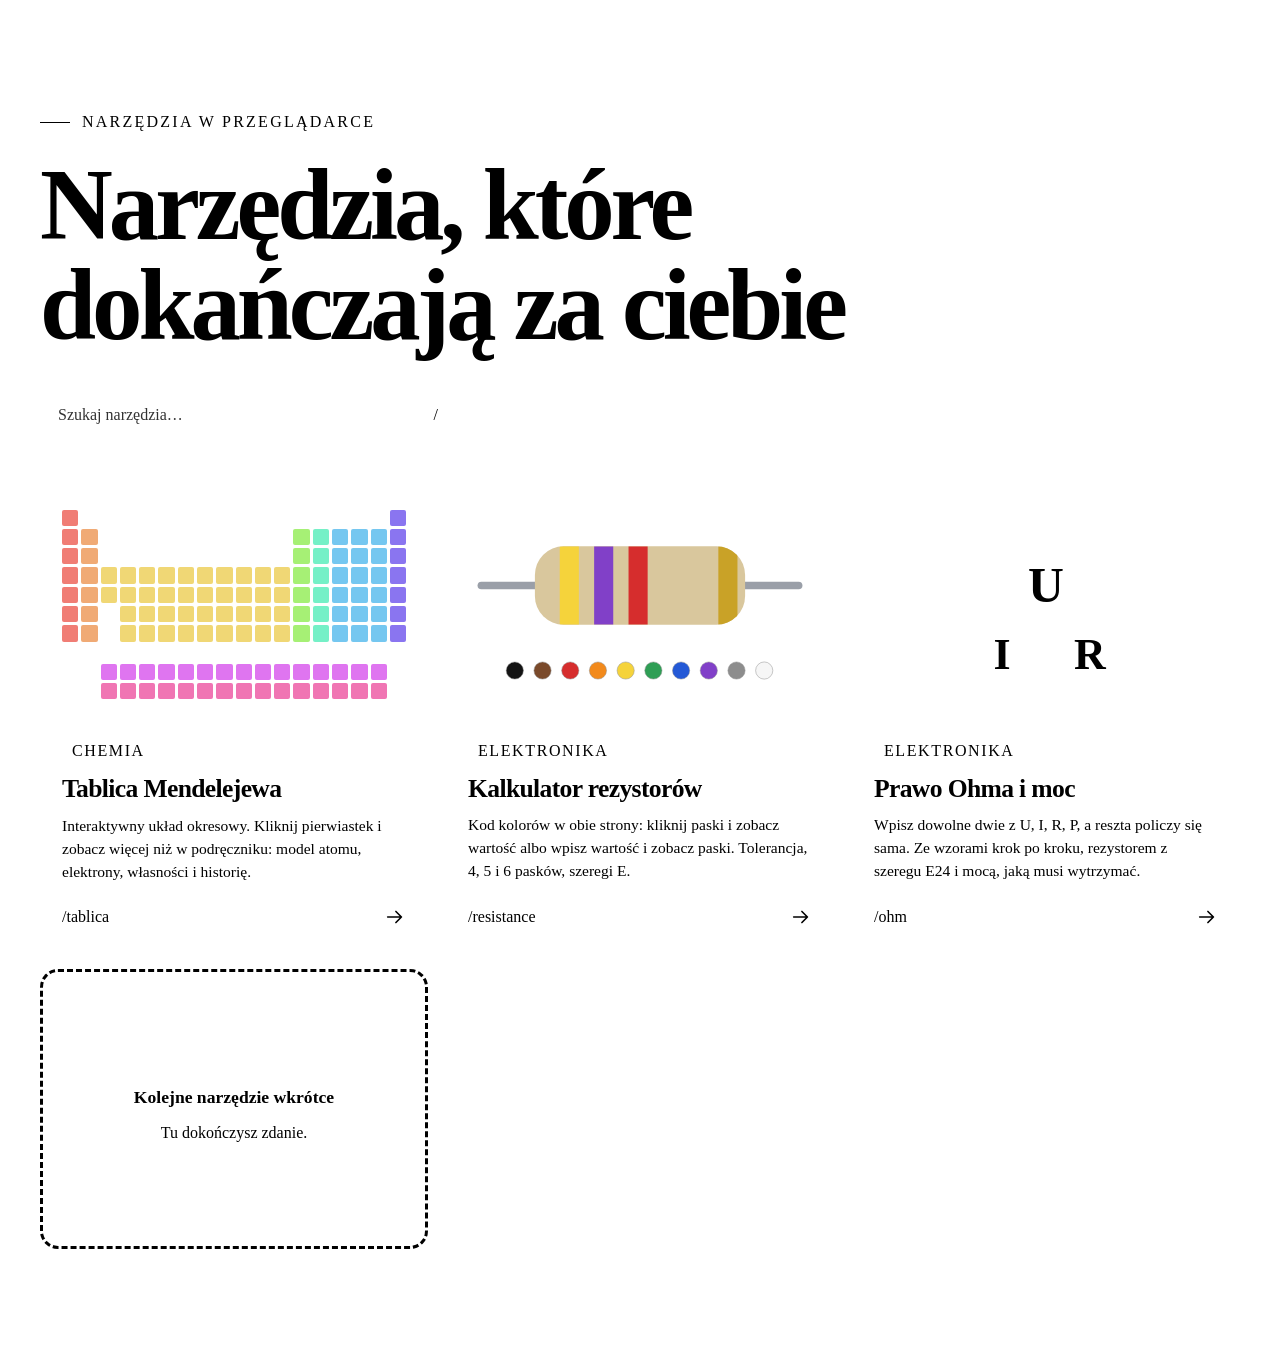
==== public/index.html @ 96b1a43b "Initial commit" ====
<!doctype html>
<html lang="pl" data-theme="light">
<head>
<meta charset="utf-8">
<meta name="viewport" content="width=device-width, initial-scale=1, viewport-fit=cover">
<title>Yllipsis-skiid777</title>
<meta name="description" content="Małe narzędzia w przeglądarce. Ty zaczynasz zdanie, narzędzie dopowiada resztę.">
<meta name="theme-color" content="#ffffff">
<link rel="icon" href="/favicon.svg" type="image/svg+xml">
<link rel="preconnect" href="https://fonts.googleapis.com">
<link rel="preconnect" href="https://fonts.gstatic.com" crossorigin>
<link rel="stylesheet" href="https://fonts.googleapis.com/css2?family=Archivo:wdth,wght@62..125,100..900&family=IBM+Plex+Mono:wght@400;500;600&display=swap">
<link rel="stylesheet" href="/assets/site.css">
<script src="/assets/site.js"></script>
<style>

*, *::before, *::after { box-sizing: border-box; }
html { background: var(--y-bg); }
body {
  margin: 0;
  color: var(--y-fg);
  font-family: var(--y-font-display);
  font-size: 16px;
  line-height: 1.5;
  min-height: 100vh;
  display: flex;
  flex-direction: column;
}
.page { position: relative; isolation: isolate; flex: 1; display: flex; flex-direction: column; overflow-x: clip; }
.bg {
  position: absolute;
  inset: 0;
  z-index: -1;
  pointer-events: none;
  background-image: radial-gradient(circle at 1px 1px, var(--y-line) 1.3px, transparent 1.7px);
  background-size: 26px 26px;
  -webkit-mask-image: linear-gradient(to bottom, #000 0%, rgba(0, 0, 0, 0.6) 40%, transparent 85%);
  mask-image: linear-gradient(to bottom, #000 0%, rgba(0, 0, 0, 0.6) 40%, transparent 85%);
}
.wrap { width: min(1200px, calc(100% - 2 * clamp(16px, 4vw, 40px))); margin-inline: auto; }
a { color: inherit; }

.hero { padding-block: clamp(44px, 9vw, 110px) clamp(26px, 4vw, 48px); }
.eyebrow {
  margin: 0 0 22px;
  display: flex;
  align-items: center;
  gap: 12px;
  font: 500 0.78rem var(--y-font-mono);
  letter-spacing: 0.14em;
  text-transform: uppercase;
  color: var(--y-fg2);
}
.eyebrow::before { content: ""; width: 30px; height: 1px; background: currentColor; }
h1 {
  margin: 0;
  font-weight: 800;
  font-stretch: 122%;
  font-size: clamp(2.3rem, 8vw, 6.3rem);
  line-height: 0.99;
  letter-spacing: -0.04em;
  text-wrap: balance;
}
h1 .w { display: inline-block; animation: rise 0.9s cubic-bezier(0.2, 0.8, 0.2, 1) backwards; animation-delay: calc(var(--i) * 75ms + 120ms); }
h1.still .w { animation: none; }
h1 .yl-dots { display: inline-flex; margin-left: 0.12em; gap: 0.1em; }
h1 .yl-dots i { width: 0.17em; height: 0.17em; margin-bottom: 0.06em; }
@keyframes rise { from { opacity: 0; transform: translateY(0.45em) rotate(2.5deg); filter: blur(7px); } }
@keyframes fade { from { opacity: 0; transform: translateY(8px); } }

.finder { margin-top: 34px; display: flex; flex-wrap: wrap; align-items: center; gap: 12px 18px; animation: fade 0.9s ease 0.85s backwards; }
.search { position: relative; display: block; width: min(420px, 100%); }
.search input {
  width: 100%;
  height: 50px;
  padding: 0 52px 0 18px;
  border: 1px solid var(--y-line);
  border-radius: 14px;
  background: var(--y-bg);
  color: var(--y-fg);
  font: 500 1rem var(--y-font-display);
  transition: border-color 0.2s ease, box-shadow 0.2s ease;
}
.search input::placeholder { color: var(--y-fg2); opacity: 0.8; }
.search input:hover { border-color: var(--y-fg2); }
.search input:focus-visible { outline: none; border-color: var(--y-accent); box-shadow: 0 0 0 4px var(--y-accent-soft); }
.search kbd { position: absolute; right: 14px; top: 50%; transform: translateY(-50%); font: 500 0.78rem var(--y-font-mono); color: var(--y-fg2); border: 1px solid var(--y-line); border-radius: 6px; padding: 1px 8px; background: var(--y-surface); pointer-events: none; }
.count { font: 500 0.8rem var(--y-font-mono); color: var(--y-fg2); min-height: 1.2em; }

.grid { display: grid; grid-template-columns: repeat(auto-fill, minmax(min(100%, 340px), 1fr)); gap: 18px; padding-bottom: clamp(48px, 8vw, 96px); }
.card {
  position: relative;
  isolation: isolate;
  display: flex;
  flex-direction: column;
  min-width: 0;
  border: 1px solid var(--y-line);
  border-radius: 18px;
  background: var(--y-bg);
  color: inherit;
  text-decoration: none;
  overflow: hidden;
  animation: rise2 0.8s cubic-bezier(0.2, 0.8, 0.2, 1) backwards;
  animation-delay: calc(var(--i) * 110ms + 450ms);
  transition: transform 0.4s cubic-bezier(0.2, 0.8, 0.2, 1), border-color 0.25s ease, box-shadow 0.4s ease;
}
@keyframes rise2 { from { opacity: 0; transform: translateY(26px) scale(0.98); } }
.card::before {
  content: "";
  position: absolute;
  inset: 0;
  z-index: 0;
  pointer-events: none;
  background: radial-gradient(280px circle at var(--mx, 50%) var(--my, 0%), var(--y-accent-soft), transparent 70%);
  opacity: 0;
  transition: opacity 0.3s ease;
}
.card > * { position: relative; z-index: 1; }
a.card:hover { transform: translateY(-5px); border-color: var(--y-fg2); box-shadow: 0 22px 44px -22px rgba(0, 0, 0, 0.4); }
a.card:hover::before { opacity: 1; }
a.card:focus-visible { outline: 2px solid var(--y-accent); outline-offset: 3px; }

.art { padding: 22px 22px 18px; background: var(--y-surface); border-bottom: 1px solid var(--y-line); }
.pt { --s: 80%; --l: 70%; display: grid; grid-template-columns: repeat(18, 1fr); gap: 3px; }
.rs { display: block; width: 100%; height: auto; }
.rs .b, .rs .c { transform-box: fill-box; transform-origin: center; animation: pop 0.55s cubic-bezier(0.2, 0.9, 0.3, 1.3) backwards; }
.rs .b { animation-delay: calc(var(--k) * 90ms + 650ms); transition: transform 0.35s cubic-bezier(0.2, 0.9, 0.3, 1.3); }
.rs .c { animation-delay: calc(var(--k) * 40ms + 900ms); }
a.card:hover .rs .b { transform: scaleY(1.08); }
:root[data-theme="dark"] .pt { --s: 58%; --l: 50%; }
.pt i {
  display: block;
  aspect-ratio: 1;
  border-radius: 2px;
  background: hsl(var(--h) var(--s) var(--l));
  animation: pop 0.55s cubic-bezier(0.2, 0.9, 0.3, 1.3) backwards;
  animation-delay: calc(var(--c) * 14ms + var(--r) * 34ms + 650ms);
  transition: transform 0.35s cubic-bezier(0.2, 0.9, 0.3, 1.3);
  transition-delay: calc(var(--c) * 12ms);
}
.pt i.e { background: none; }
@keyframes pop { from { opacity: 0; transform: scale(0.3); } }
a.card:hover .pt i:not(.e) { transform: translateY(-4px); }

.body { padding: 20px 22px 22px; display: flex; flex-direction: column; gap: 10px; flex: 1; }
.tag { align-self: flex-start; font: 500 0.7rem var(--y-font-mono); letter-spacing: 0.1em; text-transform: uppercase; color: var(--y-fg2); border: 1px solid var(--y-line); border-radius: 999px; padding: 2px 10px; }
.name { margin: 0; font-size: 1.6rem; font-weight: 700; font-stretch: 112%; letter-spacing: -0.025em; line-height: 1.1; text-wrap: balance; }
.desc { margin: 0; color: var(--y-fg2); font-size: 0.97rem; text-wrap: pretty; }
.go { margin-top: auto; padding-top: 12px; display: flex; align-items: center; justify-content: space-between; font: 500 0.82rem var(--y-font-mono); }
.go svg { width: 22px; height: 22px; fill: none; stroke: currentColor; stroke-width: 1.8; stroke-linecap: round; stroke-linejoin: round; transition: transform 0.35s cubic-bezier(0.2, 0.8, 0.2, 1), color 0.2s ease; }
a.card:hover .go svg { transform: translateX(6px); color: var(--y-accent); }

.ghost { border-style: dashed; background: transparent; align-items: center; justify-content: center; text-align: center; padding: 44px 24px; gap: 10px; min-height: 280px; }
.ghost .yl-dots { font-size: 3.4rem; gap: 0.09em; }
.ghost .yl-dots i { width: 0.15em; height: 0.15em; }
.ghost p { margin: 0; color: var(--y-fg2); max-width: 26ch; text-wrap: balance; }
.ghost .t { font-weight: 700; font-stretch: 108%; color: var(--y-fg); font-size: 1.1rem; }

.empty { grid-column: 1 / -1; padding: 40px 0; color: var(--y-fg2); font: 500 0.95rem var(--y-font-mono); }

.still .card, .still .pt i, .still .rs .b, .still .rs .c { animation: none; }
@media (prefers-reduced-motion: reduce) {
  h1 .w, .finder, .card, .pt i, .rs .b, .rs .c { animation: none; }
  a.card:hover, a.card:hover .pt i:not(.e) { transform: none; }
}
</style>
</head>
<body>
<div id="yl-bar"></div>

<div class="page">
  <div class="bg" aria-hidden="true"></div>

  <main class="wrap">
    <section class="hero">
      <p class="eyebrow" data-pl="narzędzia w przeglądarce" data-en="tools in your browser">narzędzia w przeglądarce</p>
      <h1 id="h1"></h1>
      <div class="finder">
        <label class="search">
          <input id="f" type="search" autocomplete="off" spellcheck="false" data-attr="placeholder" data-pl="Szukaj narzędzia…" data-en="Search tools…" placeholder="Szukaj narzędzia…" aria-label="Szukaj narzędzia">
          <kbd aria-hidden="true">/</kbd>
        </label>
        <span class="count" id="count" aria-live="polite"></span>
      </div>
    </section>

    <section class="grid" id="grid" aria-label="Narzędzia"></section>
  </main>

  <div id="yl-foot"></div>
</div>

<script>
(function () {
  'use strict';
  var Y = window.Yllipsis;
  var t = function (pl, en) { return Y ? Y.t(pl, en) : pl; };

  var TOOLS = [
    {
      href: '/tablica',
      tag: ['chemia', 'chemistry'],
      name: ['Tablica Mendelejewa', "Mendeleev's Table"],
      desc: ['Interaktywny układ okresowy. Kliknij pierwiastek i zobacz więcej niż w podręczniku: model atomu, elektrony, własności i historię.',
        'Interactive periodic table. Click an element and see more than your textbook shows: atom model, electrons, properties and history.'],
      words: 'układ okresowy periodic table pierwiastki elements chemia chemistry mendelejew mendeleev atom',
      art: artHTML
    },
    {
      href: '/resistance',
      tag: ['elektronika', 'electronics'],
      name: ['Kalkulator rezystorów', 'Resistor calculator'],
      desc: ['Kod kolorów w obie strony: kliknij paski i zobacz wartość albo wpisz wartość i zobacz paski. Tolerancja, 4, 5 i 6 pasków, szeregi E.',
        'The colour code both ways: click the bands to get the value, or type a value to get the bands. Tolerance, 4, 5 and 6 bands, E series.'],
      words: 'rezystor rezystory opornik kod kolorow paski ohm elektronika resistor resistance color code bands electronics tolerance e24 e96',
      art: resistorArt
    },
    {
      href: '/ohm',
      tag: ['elektronika', 'electronics'],
      name: ['Prawo Ohma i moc', "Ohm's law and power"],
      desc: ['Wpisz dowolne dwie z U, I, R, P, a reszta policzy się sama. Ze wzorami krok po kroku, rezystorem z szeregu E24 i mocą, jaką musi wytrzymać.',
        'Type any two of U, I, R, P and the rest works itself out. With step-by-step formulas, the nearest E24 resistor and the power rating it needs.'],
      words: 'prawo ohma ohm law napiecie prad rezystancja opor moc wat volt amper voltage current resistance power watt elektronika electronics',
      art: ohmArt
    }
  ];

  var ROWS = ['X................X', 'XX..........XXXXXX', 'XX..........XXXXXX', 'XXXXXXXXXXXXXXXXXX', 'XXXXXXXXXXXXXXXXXX', 'XX.XXXXXXXXXXXXXXX', 'XX.XXXXXXXXXXXXXXX', '', '..XXXXXXXXXXXXXXX.', '..XXXXXXXXXXXXXXX.'];
  var HUES = [4, 26, 48, 48, 48, 48, 48, 48, 48, 48, 48, 48, 96, 160, 200, 200, 200, 250];
  function artHTML() {
    var out = '';
    ROWS.forEach(function (row, r) {
      for (var c = 0; c < 18; c++) {
        var on = row.charAt(c) === 'X', hue = r >= 8 ? (r === 8 ? 292 : 330) : HUES[c];
        out += '<i' + (on ? '' : ' class="e"') + ' style="--c:' + c + ';--r:' + r + ';--h:' + hue + '"></i>';
      }
    });
    return '<div class="art" aria-hidden="true"><div class="pt">' + out + '</div></div>';
  }
  var RBANDS = ['#f5d33b', '#8140c8', '#d62d2d', '#c9a227'];
  var RDOTS = ['#141414', '#7a4a2b', '#d62d2d', '#f28a1c', '#f5d33b', '#2f9e55', '#2459d6', '#8140c8', '#8d8d8d', '#f6f6f6'];
  function resistorArt() {
    var bands = RBANDS.map(function (c, i) {
      return '<rect class="b" style="--k:' + i + '" x="' + [96, 132, 168, 262][i] + '" y="38" width="20" height="82" fill="' + c + '"/>';
    }).join('');
    var dots = RDOTS.map(function (c, i) {
      return '<circle class="c" style="--k:' + i + '" cx="' + (49 + i * 29) + '" cy="168" r="9" fill="' + c + '" stroke="#8d8d8d" stroke-opacity="0.5"/>';
    }).join('');
    return '<div class="art" aria-hidden="true"><svg class="rs" viewBox="0 0 360 198">' +
      '<line x1="14" y1="79" x2="86" y2="79" stroke="#9a9fa8" stroke-width="8" stroke-linecap="round"/>' +
      '<line x1="274" y1="79" x2="346" y2="79" stroke="#9a9fa8" stroke-width="8" stroke-linecap="round"/>' +
      '<clipPath id="rc"><rect x="70" y="38" width="220" height="82" rx="30"/></clipPath>' +
      '<rect x="70" y="38" width="220" height="82" rx="30" fill="#d9c79d"/>' +
      '<g clip-path="url(#rc)">' + bands + '</g>' + dots + '</svg></div>';
  }
  function ohmArt() {
    var cell = function (k, x, y, s) { return '<text class="c" style="--k:' + k + '" x="' + x + '" y="' + y + '" text-anchor="middle" font-size="' + s + '" font-weight="800" fill="currentColor">' + 'UIR·'.charAt(k) + '</text>'; };
    return '<div class="art" aria-hidden="true"><svg class="rs om" viewBox="0 0 360 198">' +
      '<path class="b" style="--k:0" d="M180 14 L322 182 H38 Z" fill="none" stroke="var(--y-accent)" stroke-width="5" stroke-linejoin="round"/>' +
      '<line class="b" style="--k:1" x1="96" y1="112" x2="264" y2="112" stroke="var(--y-accent)" stroke-width="4"/>' +
      '<line class="b" style="--k:2" x1="180" y1="112" x2="180" y2="182" stroke="var(--y-accent)" stroke-width="4"/>' +
      cell(0, 180, 96, 52) + cell(1, 134, 166, 46) + cell(2, 226, 166, 46) + '</svg></div>';
  }
  var ARROW = '<svg viewBox="0 0 24 24" aria-hidden="true"><path d="M4 12h15M13 6l6 6-6 6"/></svg>';
  function esc(s) { return String(s).replace(/&/g, '&amp;').replace(/"/g, '&quot;').replace(/</g, '&lt;'); }
  function tx(arr, tag, cls) { return '<' + tag + ' class="' + cls + '" data-pl="' + esc(arr[0]) + '" data-en="' + esc(arr[1]) + '">' + esc(t(arr[0], arr[1])) + '</' + tag + '>'; }

  var grid = document.getElementById('grid');
  function cardHTML(tool, i) {
    return '<a class="card" href="' + tool.href + '" style="--i:' + i + '" data-i="' + i + '">' + (tool.art ? tool.art() : '') +
      '<div class="body">' + tx(tool.tag, 'span', 'tag') + tx(tool.name, 'h2', 'name') + tx(tool.desc, 'p', 'desc') +
      '<div class="go"><span>' + esc(tool.href) + '</span>' + ARROW + '</div></div></a>';
  }
  function ghostHTML(i) {
    return '<div class="card ghost" style="--i:' + i + '"><span class="yl-dots" aria-hidden="true"><i></i><i></i><i></i></span>' +
      tx(['Kolejne narzędzie wkrótce', 'Next tool coming soon'], 'p', 't') + tx(['Tu dokończysz zdanie.', 'This is where the sentence ends.'], 'p', 's') + '</div>';
  }

  function norm(s) { return String(s).toLowerCase().replace(/ł/g, 'l').normalize('NFD').replace(/[̀-ͯ]/g, ''); }
  var countEl = document.getElementById('count'), input = document.getElementById('f');

  var firstRender = true;
  function render(query) {
    var q = norm(query || '').trim(), shown = [];
    grid.classList.toggle('still', !firstRender);
    firstRender = false;
    TOOLS.forEach(function (tool) {
      var hay = norm(tool.name.concat(tool.desc, tool.tag, [tool.words]).join(' '));
      if (!q || q.split(/\s+/).every(function (w) { return hay.indexOf(w) >= 0; })) shown.push(tool);
    });
    var html = shown.map(cardHTML).join('');
    if (!q) html += ghostHTML(shown.length);
    if (q && !shown.length) html = '<p class="empty" data-pl="Nic nie pasuje. Spróbuj innego słowa…" data-en="Nothing matches. Try another word…">' + esc(t('Nic nie pasuje. Spróbuj innego słowa…', 'Nothing matches. Try another word…')) + '</p>';
    grid.innerHTML = html;
    countEl.textContent = q ? t('Pasuje: ', 'Matches: ') + shown.length : '';
    grid.querySelectorAll('a.card').forEach(function (c) {
      c.addEventListener('pointermove', function (ev) {
        var r = c.getBoundingClientRect();
        c.style.setProperty('--mx', (ev.clientX - r.left) + 'px');
        c.style.setProperty('--my', (ev.clientY - r.top) + 'px');
      });
    });
  }

  var h1 = document.getElementById('h1');
  function hero(animate) {
    var words = t('Narzędzia, które dokańczają za ciebie', 'Tools that finish what you start').split(' ');
    h1.classList.toggle('still', !animate);
    h1.innerHTML = words.map(function (w, i) { return '<span class="w" style="--i:' + i + '">' + esc(w) + '</span>'; }).join(' ') +
      ' <span class="yl-dots w" style="--i:' + words.length + '" aria-hidden="true"><i></i><i></i><i></i></span>';
  }
  function titles() { document.title = 'Yllipsis-skiid777'; }

  hero(true);
  render('');
  titles();
  var meta = document.querySelector('meta[name="description"]');

  input.addEventListener('input', function () { render(input.value); });
  document.addEventListener('keydown', function (ev) {
    if (ev.key === '/' && document.activeElement !== input && !/^(INPUT|TEXTAREA|SELECT)$/.test(document.activeElement.tagName)) { ev.preventDefault(); input.focus(); }
    else if (ev.key === 'Escape' && document.activeElement === input) { input.value = ''; render(''); input.blur(); }
  });
  document.addEventListener('yllipsis:lang', function () {
    hero(false);
    titles();
    render(input.value);
    if (meta) meta.setAttribute('content', t('Małe narzędzia w przeglądarce. Ty zaczynasz zdanie, narzędzie dopowiada resztę.', 'Small tools in your browser. You start the sentence, the tool fills in the rest.'));
  });
})();
</script>
</body>
</html>
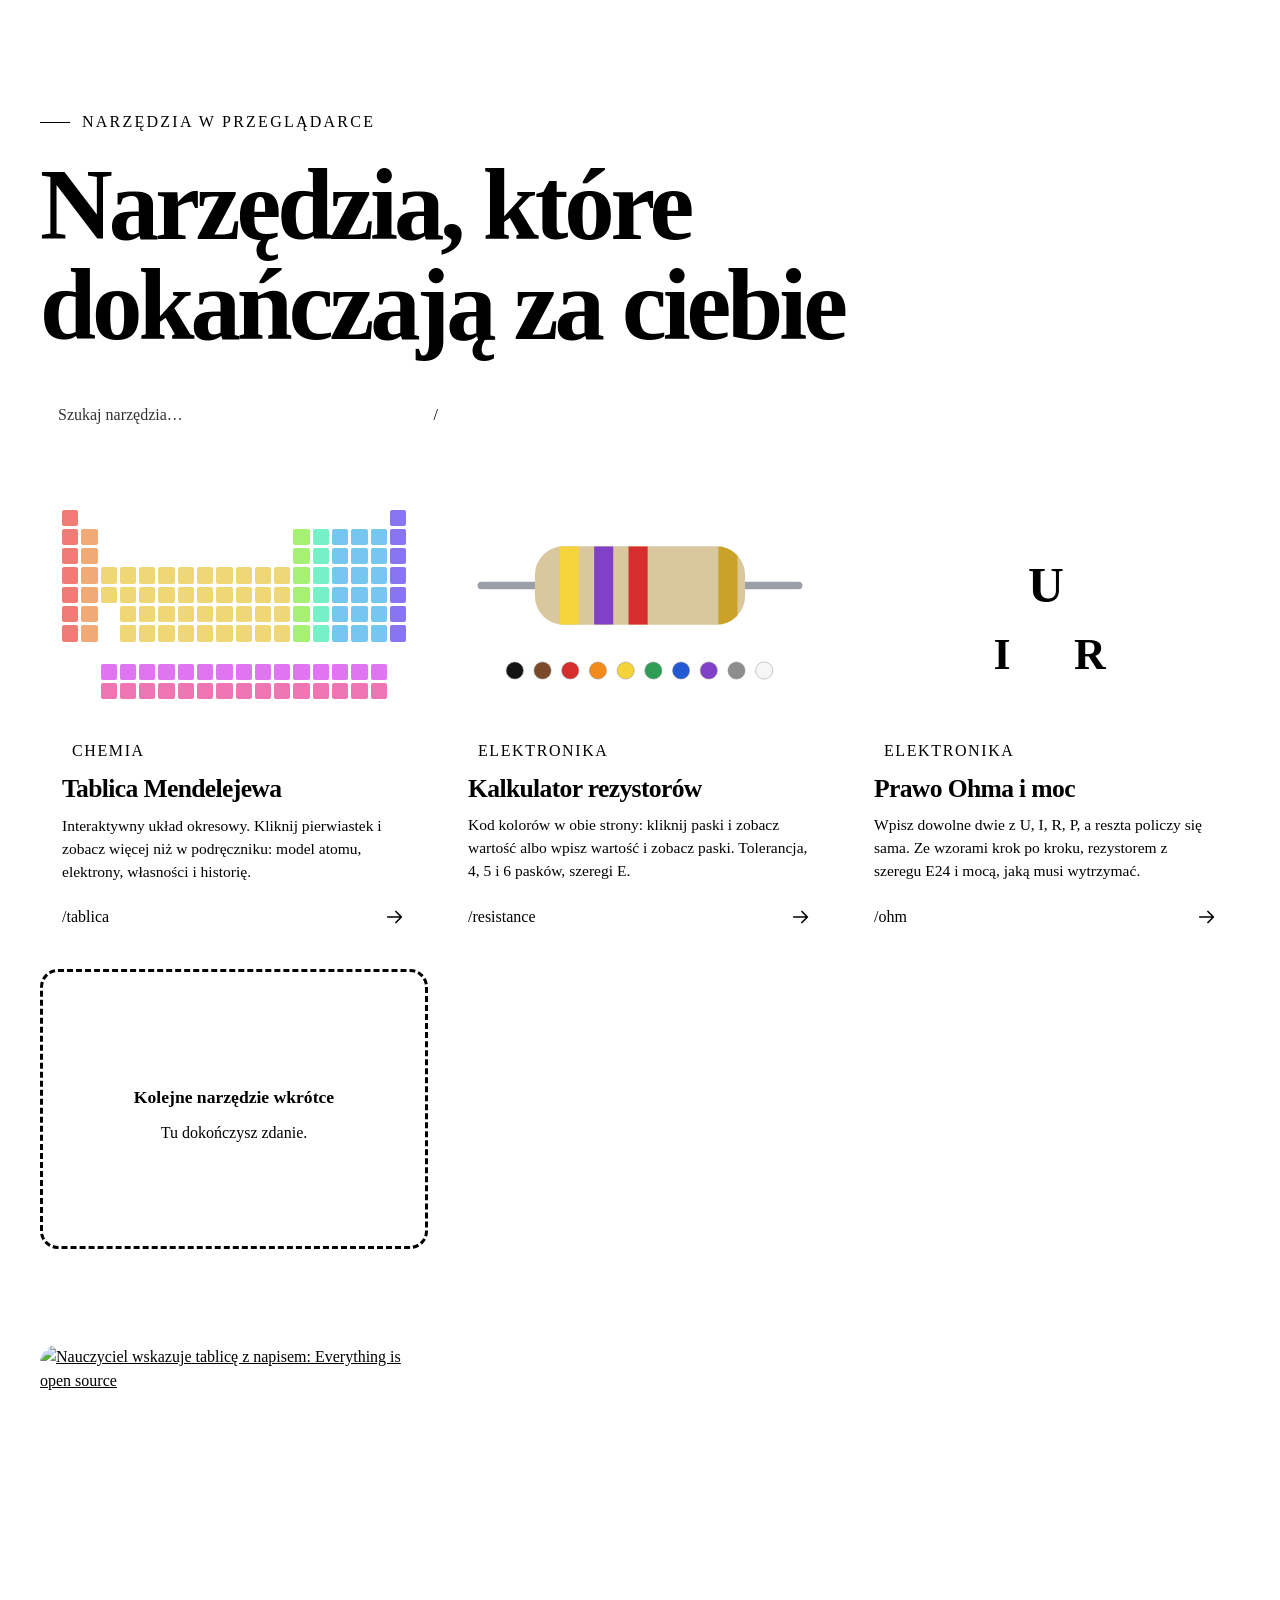
==== commit 5088fd93: "everything is open source!" ====
--- a/public/index.html
+++ b/public/index.html
@@ -87,6 +87,11 @@
 .search kbd { position: absolute; right: 14px; top: 50%; transform: translateY(-50%); font: 500 0.78rem var(--y-font-mono); color: var(--y-fg2); border: 1px solid var(--y-line); border-radius: 6px; padding: 1px 8px; background: var(--y-surface); pointer-events: none; }
 .count { font: 500 0.8rem var(--y-font-mono); color: var(--y-fg2); min-height: 1.2em; }
 
+.meme { display: block; width: min(100%, 380px); margin-bottom: clamp(40px, 6vw, 72px); border: 1px solid var(--y-line); border-radius: 18px; overflow: hidden; background: #ffffff; transition: transform 0.4s cubic-bezier(0.2, 0.8, 0.2, 1), border-color 0.25s ease; animation: rise2 0.8s cubic-bezier(0.2, 0.8, 0.2, 1) 1s backwards; }
+.meme img { display: block; width: 100%; height: auto; }
+:root[data-theme="dark"] .meme img { filter: brightness(0.86); }
+.meme:hover { transform: rotate(-1.6deg) translateY(-4px); border-color: var(--y-fg2); }
+.meme:focus-visible { outline: 2px solid var(--y-accent); outline-offset: 3px; }
 .grid { display: grid; grid-template-columns: repeat(auto-fill, minmax(min(100%, 340px), 1fr)); gap: 18px; padding-bottom: clamp(48px, 8vw, 96px); }
 .card {
   position: relative;
@@ -160,8 +165,8 @@
 
 .still .card, .still .pt i, .still .rs .b, .still .rs .c { animation: none; }
 @media (prefers-reduced-motion: reduce) {
-  h1 .w, .finder, .card, .pt i, .rs .b, .rs .c { animation: none; }
-  a.card:hover, a.card:hover .pt i:not(.e) { transform: none; }
+  h1 .w, .finder, .card, .meme, .pt i, .rs .b, .rs .c { animation: none; }
+  a.card:hover, a.card:hover .pt i:not(.e), .meme:hover { transform: none; }
 }
 </style>
 </head>
@@ -185,6 +190,10 @@
     </section>
 
     <section class="grid" id="grid" aria-label="Narzędzia"></section>
+
+    <a class="meme" href="https://github.com/skiid777/YllipsisWEB" target="_blank" rel="noopener" title="Check the code on GitHub">
+      <img src="/assets/open-source.png" width="511" height="284" loading="lazy" data-attr="alt" data-pl="Nauczyciel wskazuje tablicę z napisem: Everything is open source" data-en="A teacher pointing at a board that says: Everything is open source" alt="Nauczyciel wskazuje tablicę z napisem: Everything is open source">
+    </a>
   </main>
 
   <div id="yl-foot"></div>
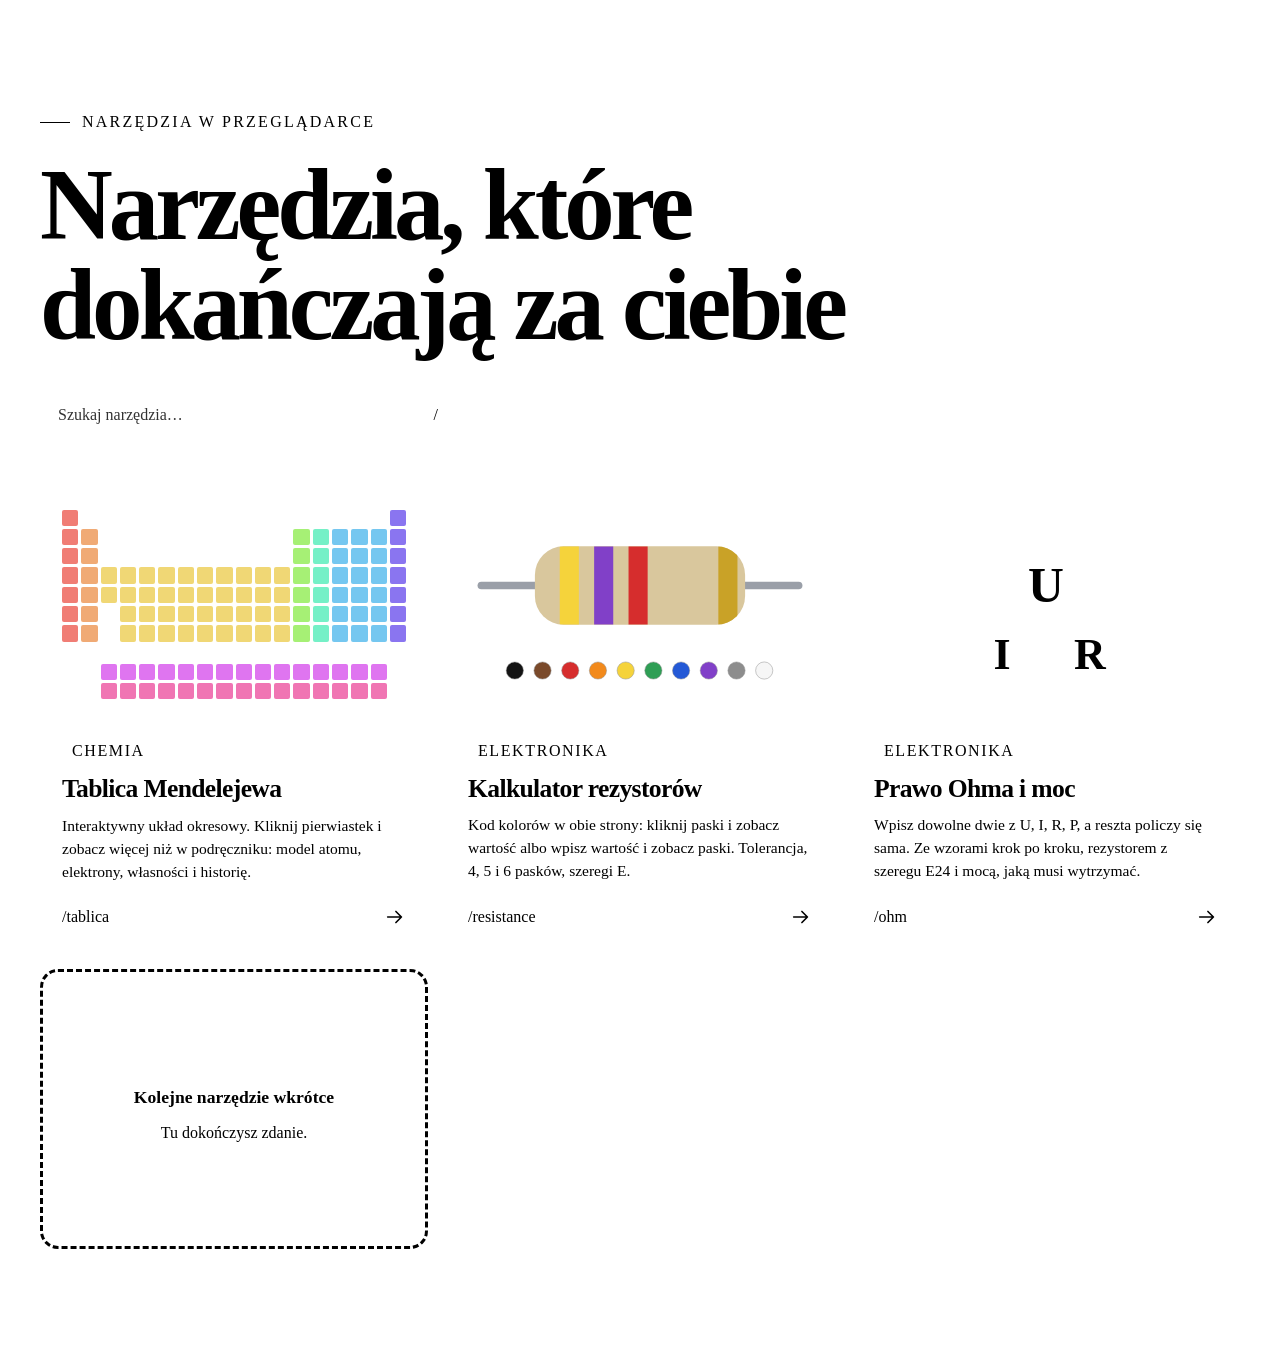
==== commit 8b40e0a7: "indexing" ====
--- a/public/index.html
+++ b/public/index.html
@@ -87,11 +87,6 @@
 .search kbd { position: absolute; right: 14px; top: 50%; transform: translateY(-50%); font: 500 0.78rem var(--y-font-mono); color: var(--y-fg2); border: 1px solid var(--y-line); border-radius: 6px; padding: 1px 8px; background: var(--y-surface); pointer-events: none; }
 .count { font: 500 0.8rem var(--y-font-mono); color: var(--y-fg2); min-height: 1.2em; }
 
-.meme { display: block; width: min(100%, 380px); margin-bottom: clamp(40px, 6vw, 72px); border: 1px solid var(--y-line); border-radius: 18px; overflow: hidden; background: #ffffff; transition: transform 0.4s cubic-bezier(0.2, 0.8, 0.2, 1), border-color 0.25s ease; animation: rise2 0.8s cubic-bezier(0.2, 0.8, 0.2, 1) 1s backwards; }
-.meme img { display: block; width: 100%; height: auto; }
-:root[data-theme="dark"] .meme img { filter: brightness(0.86); }
-.meme:hover { transform: rotate(-1.6deg) translateY(-4px); border-color: var(--y-fg2); }
-.meme:focus-visible { outline: 2px solid var(--y-accent); outline-offset: 3px; }
 .grid { display: grid; grid-template-columns: repeat(auto-fill, minmax(min(100%, 340px), 1fr)); gap: 18px; padding-bottom: clamp(48px, 8vw, 96px); }
 .card {
   position: relative;
@@ -165,8 +160,8 @@
 
 .still .card, .still .pt i, .still .rs .b, .still .rs .c { animation: none; }
 @media (prefers-reduced-motion: reduce) {
-  h1 .w, .finder, .card, .meme, .pt i, .rs .b, .rs .c { animation: none; }
-  a.card:hover, a.card:hover .pt i:not(.e), .meme:hover { transform: none; }
+  h1 .w, .finder, .card, .pt i, .rs .b, .rs .c { animation: none; }
+  a.card:hover, a.card:hover .pt i:not(.e) { transform: none; }
 }
 </style>
 </head>
@@ -190,10 +185,6 @@
     </section>
 
     <section class="grid" id="grid" aria-label="Narzędzia"></section>
-
-    <a class="meme" href="https://github.com/skiid777/YllipsisWEB" target="_blank" rel="noopener" title="Check the code on GitHub">
-      <img src="/assets/open-source.png" width="511" height="284" loading="lazy" data-attr="alt" data-pl="Nauczyciel wskazuje tablicę z napisem: Everything is open source" data-en="A teacher pointing at a board that says: Everything is open source" alt="Nauczyciel wskazuje tablicę z napisem: Everything is open source">
-    </a>
   </main>
 
   <div id="yl-foot"></div>
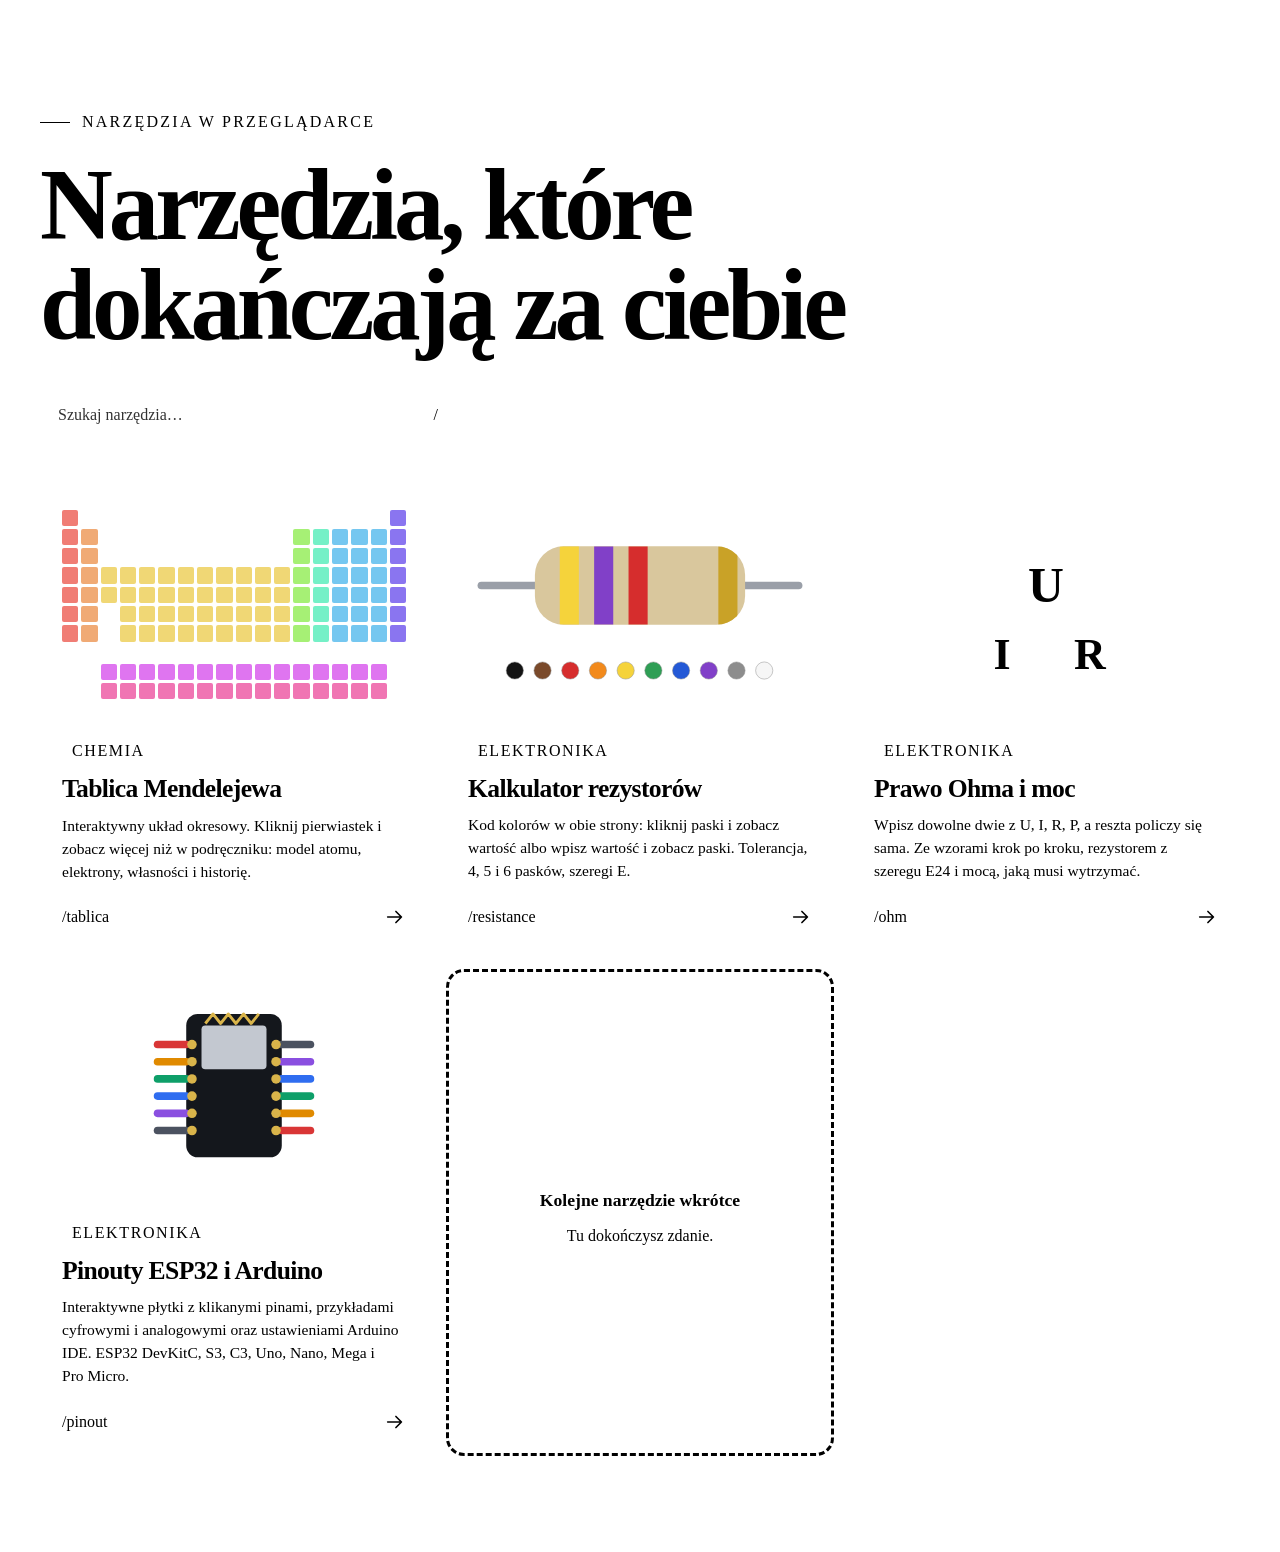
==== commit 26e8c4d9: "Update index.html" ====
--- a/public/index.html
+++ b/public/index.html
@@ -223,6 +223,15 @@
         'Type any two of U, I, R, P and the rest works itself out. With step-by-step formulas, the nearest E24 resistor and the power rating it needs.'],
       words: 'prawo ohma ohm law napiecie prad rezystancja opor moc wat volt amper voltage current resistance power watt elektronika electronics',
       art: ohmArt
+    },
+    {
+      href: '/pinout',
+      tag: ['elektronika', 'electronics'],
+      name: ['Pinouty ESP32 i Arduino', 'ESP32 and Arduino pinouts'],
+      desc: ['Interaktywne płytki z klikanymi pinami, przykładami cyfrowymi i analogowymi oraz ustawieniami Arduino IDE. ESP32 DevKitC, S3, C3, Uno, Nano, Mega i Pro Micro.',
+        'Interactive boards with clickable pins, digital and analog examples and Arduino IDE settings. ESP32 DevKitC, S3, C3, Uno, Nano, Mega and Pro Micro.'],
+      words: 'pinout piny gpio esp32 esp32-s3 esp32-c3 devkitc arduino uno nano mega pro micro plytka elektronika adc pwm i2c spi uart arduino ide flashowanie board pins electronics',
+      art: pinoutArt
     }
   ];
 
@@ -261,6 +270,22 @@
       '<line class="b" style="--k:1" x1="96" y1="112" x2="264" y2="112" stroke="var(--y-accent)" stroke-width="4"/>' +
       '<line class="b" style="--k:2" x1="180" y1="112" x2="180" y2="182" stroke="var(--y-accent)" stroke-width="4"/>' +
       cell(0, 180, 96, 52) + cell(1, 134, 166, 46) + cell(2, 226, 166, 46) + '</svg></div>';
+  }
+  var PCOLORS = ['#d93636', '#e08a00', '#0e9f69', '#2f6df0', '#8a4fe0', '#4b5260'];
+  function pinoutArt() {
+    var pins = '';
+    for (var i = 0; i < 6; i++) {
+      var y = 52 + i * 18, c = PCOLORS[i];
+      pins += '<rect class="b" style="--k:' + i + '" x="96" y="' + y + '" width="38" height="8" rx="4" fill="' + c + '"/>' +
+        '<rect class="b" style="--k:' + (i + 6) + '" x="226" y="' + y + '" width="38" height="8" rx="4" fill="' + PCOLORS[5 - i] + '"/>' +
+        '<circle class="c" style="--k:' + i + '" cx="136" cy="' + (y + 4) + '" r="5" fill="#d9b44a"/>' +
+        '<circle class="c" style="--k:' + (i + 6) + '" cx="224" cy="' + (y + 4) + '" r="5" fill="#d9b44a"/>';
+    }
+    return '<div class="art" aria-hidden="true"><svg class="rs" viewBox="0 0 360 198">' +
+      '<rect x="130" y="24" width="100" height="150" rx="12" fill="#14171c" stroke="var(--y-line)"/>' +
+      '<rect x="146" y="36" width="68" height="46" rx="4" fill="#c3c8d0"/>' +
+      '<path d="M150 34 l8 -10 l8 10 l8 -10 l8 10 l8 -10 l8 10 l8 -10" fill="none" stroke="#d9b44a" stroke-width="3" stroke-linejoin="round"/>' +
+      pins + '</svg></div>';
   }
   var ARROW = '<svg viewBox="0 0 24 24" aria-hidden="true"><path d="M4 12h15M13 6l6 6-6 6"/></svg>';
   function esc(s) { return String(s).replace(/&/g, '&amp;').replace(/"/g, '&quot;').replace(/</g, '&lt;'); }
